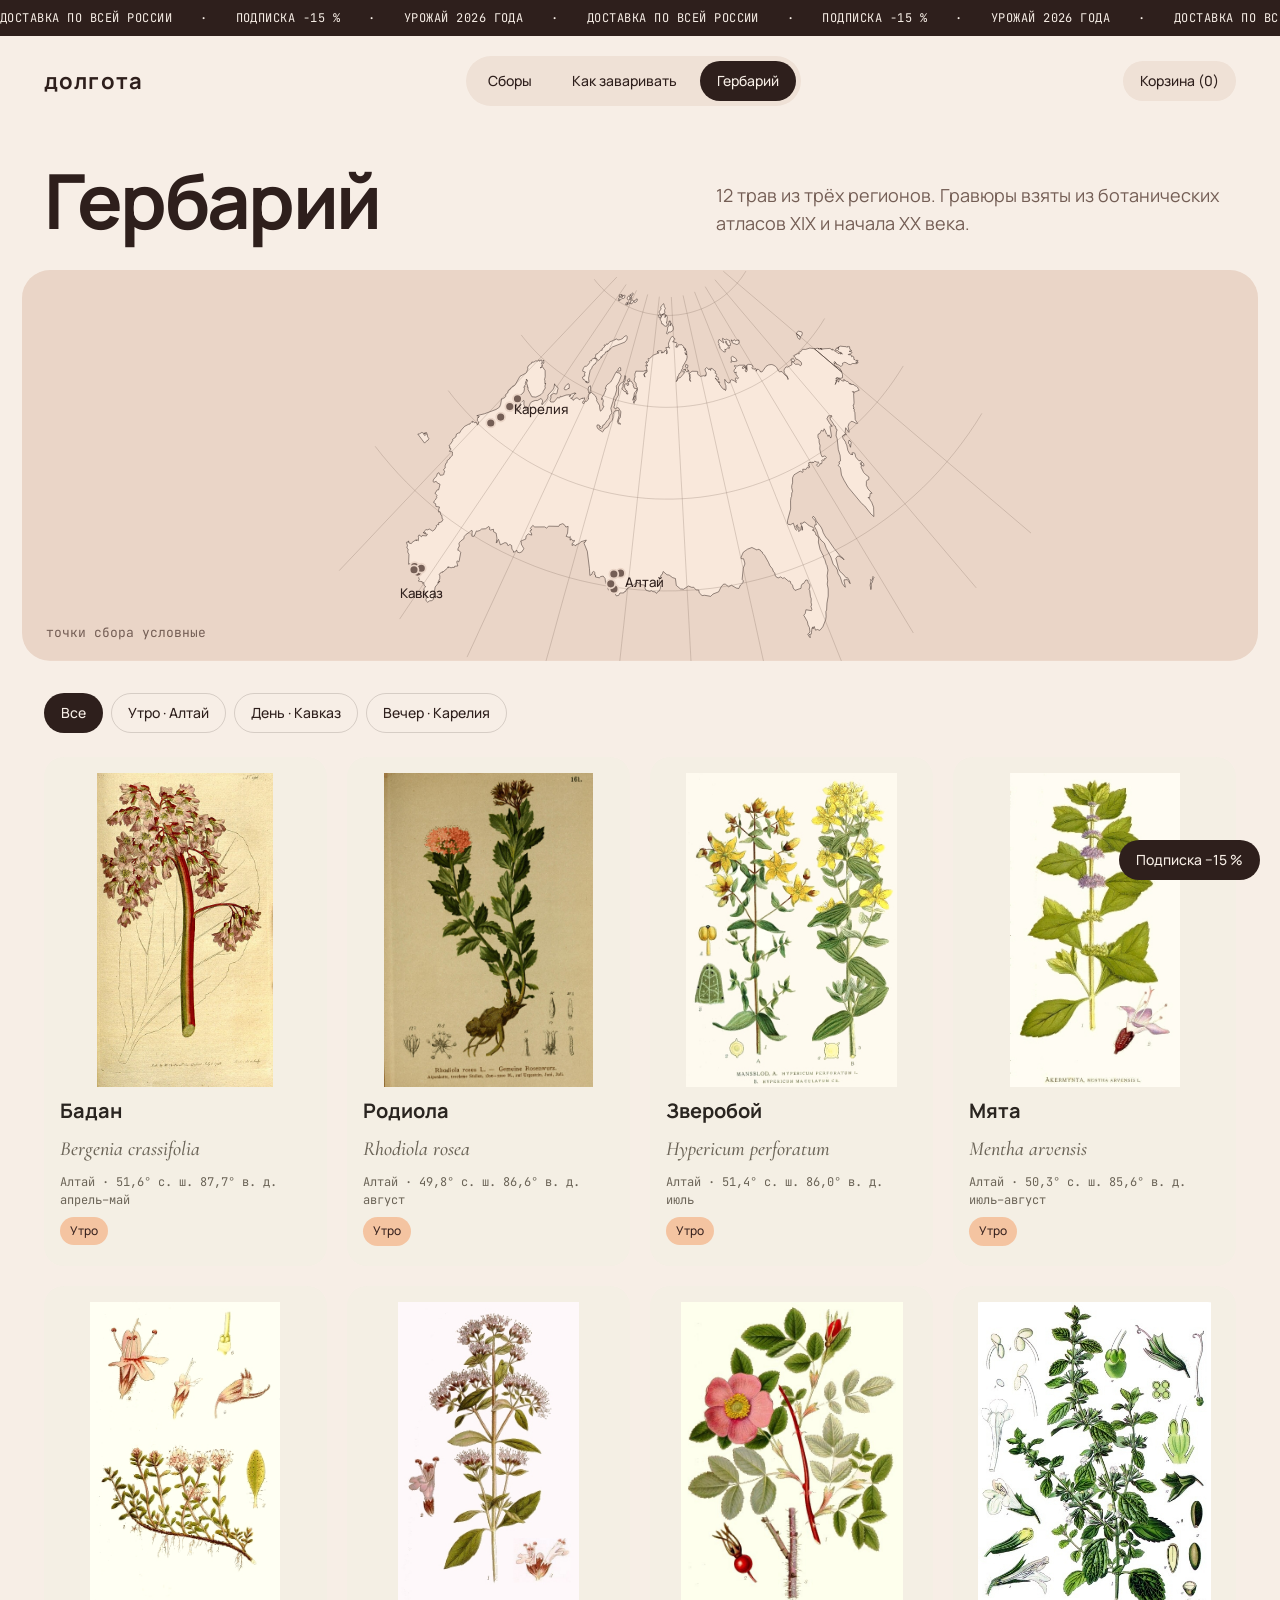
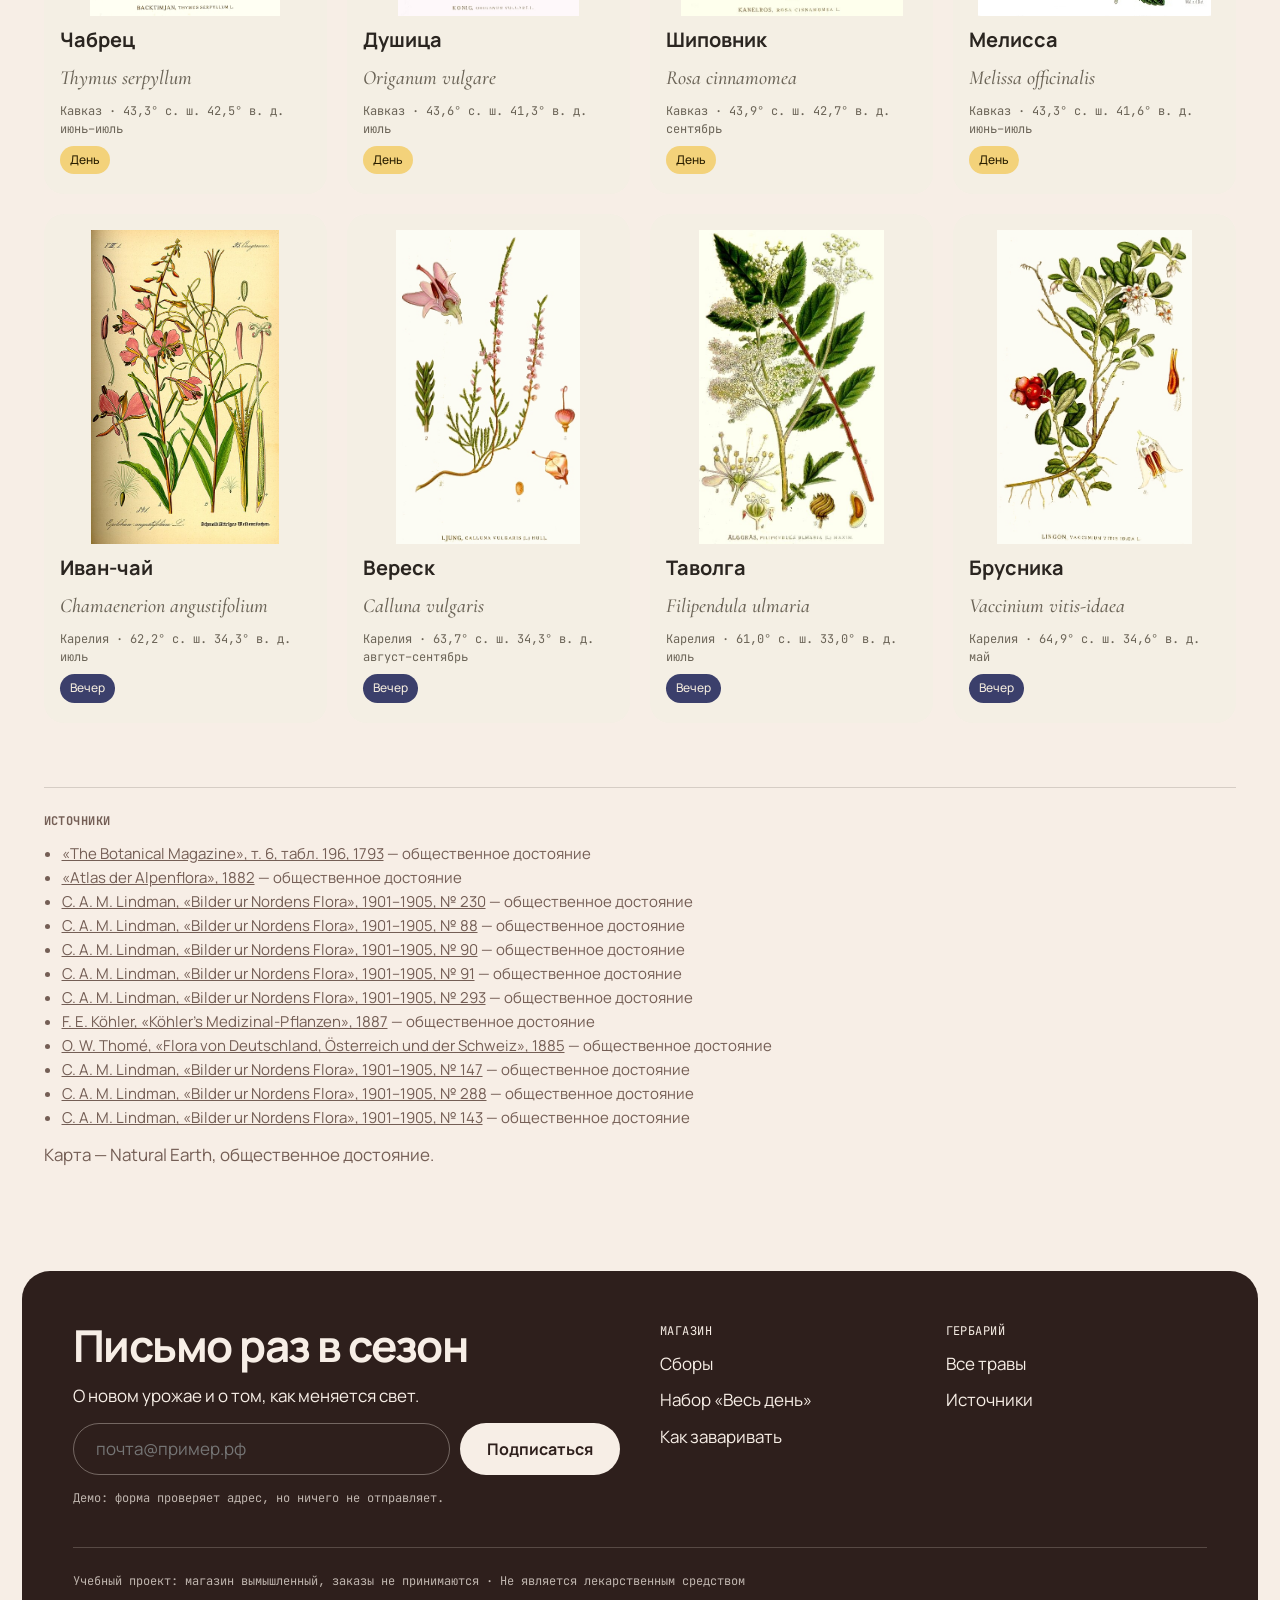
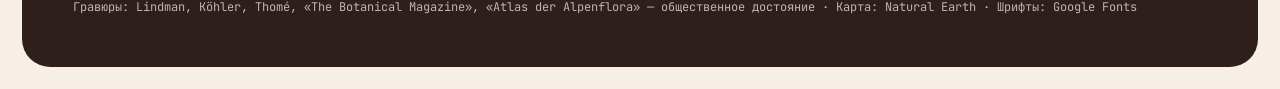
==== dolgota/herbarium.html @ f89e31ed "feat(dolgota): гербарий — 12 гравюр, фильтры, окно травы, мини-карта Закрытие окна кнопкой и по фону" ====
<!doctype html>
<html lang="ru">
<head>
  <meta charset="utf-8">
  <meta name="viewport" content="width=device-width, initial-scale=1">
  <title>Гербарий — Долгота</title>
  <meta name="description" content="Учебный проект: 12 трав из трёх регионов с гравюрами из ботанических атласов XIX и начала XX века.">
  <link rel="preconnect" href="https://fonts.googleapis.com">
  <link rel="preconnect" href="https://fonts.gstatic.com" crossorigin>
  <link rel="stylesheet" href="https://fonts.googleapis.com/css2?family=Manrope:wght@400;500;700&family=JetBrains+Mono:wght@400;500&family=Cormorant+Garamond:ital,wght@1,500&display=swap">
  <link rel="stylesheet" href="css/tokens.css">
  <link rel="stylesheet" href="css/base.css">
  <link rel="stylesheet" href="css/herbarium.css">
  <script defer src="js/clock.js"></script>
  <script defer src="js/data.js"></script>
  <script defer src="js/shop.js"></script>
  <script defer src="data/russia.js"></script>
  <script defer src="js/atlas.js"></script>
  <script defer src="js/fit.js"></script>
  <script defer src="js/site.js"></script>
  <script defer src="js/herbarium.js"></script>
</head>
<body>
  <div class="marquee" aria-hidden="true">
    <div class="marquee__track cap"><span>доставка по всей России</span><span>·</span><span>подписка −15&nbsp;%</span><span>·</span><span>урожай 2026 года</span><span>·</span><span>доставка по всей России</span><span>·</span><span>подписка −15&nbsp;%</span><span>·</span><span>урожай 2026 года</span><span>·</span></div>
    <div class="marquee__track cap"><span>доставка по всей России</span><span>·</span><span>подписка −15&nbsp;%</span><span>·</span><span>урожай 2026 года</span><span>·</span><span>доставка по всей России</span><span>·</span><span>подписка −15&nbsp;%</span><span>·</span><span>урожай 2026 года</span><span>·</span></div>
  </div>

  <header class="site-header">
    <a class="logo" href="index.html">долгота</a>
    <nav class="nav" id="nav" aria-label="Разделы">
      <a class="pill" href="index.html#sbory">Сборы</a>
      <a class="pill" href="index.html#zavarivanie">Как заваривать</a>
      <a class="pill is-current" href="herbarium.html" aria-current="page">Гербарий</a>
    </nav>
    <div class="header-actions">
      <button class="pill nav-toggle" type="button" aria-expanded="false" aria-controls="nav" data-nav-toggle>Меню</button>
      <button class="pill cart-pill" type="button" data-cart>Корзина (<span data-cart-count>0</span>)</button>
    </div>
  </header>

  <main class="page">
    <section class="intro">
      <h1 class="h1">Гербарий</h1>
      <p class="lead">12 трав из трёх регионов. Гравюры взяты из ботанических атласов XIX и начала XX века.</p>
    </section>

    <div class="mini-map">
      <svg class="atlas" data-mini-atlas role="group" aria-label="Карта мест сбора трав"></svg>
      <p class="mini-map__note mono muted">точки сбора условные</p>
    </div>

    <div class="filters" role="group" aria-label="Фильтр по сбору">
      <button class="pill pill--outline" type="button" data-filter="all" aria-pressed="true">Все</button>
      <button class="pill pill--outline" type="button" data-filter="morning" aria-pressed="false">Утро · Алтай</button>
      <button class="pill pill--outline" type="button" data-filter="day" aria-pressed="false">День · Кавказ</button>
      <button class="pill pill--outline" type="button" data-filter="evening" aria-pressed="false">Вечер · Карелия</button>
    </div>

    <div class="herb-grid" data-herb-grid></div>

    <section class="sources" id="istochniki">
      <h2 class="cap muted">Источники</h2>
      <ul data-sources></ul>
      <p class="muted">Карта — Natural Earth, общественное достояние.</p>
    </section>
  </main>

  <dialog class="herb-dialog" data-herb-dialog aria-labelledby="herb-title">
    <button class="herb-dialog__close" type="button" data-herb-close aria-label="Закрыть">×</button>
    <div data-herb-body></div>
  </dialog>

  <footer class="site-footer">
    <div class="site-footer__top">
      <form class="newsletter" data-newsletter novalidate>
        <h2 class="h2">Письмо раз в сезон</h2>
        <p>О новом урожае и о том, как меняется свет.</p>
        <div class="newsletter__row">
          <label class="visually-hidden" for="email">Почта</label>
          <input id="email" name="email" type="email" required placeholder="почта@пример.рф" autocomplete="email">
          <button class="btn" type="submit">Подписаться</button>
        </div>
        <p class="newsletter__note" data-newsletter-message aria-live="polite">Демо: форма проверяет адрес, но ничего не отправляет.</p>
      </form>
      <div class="footer-links">
        <div><span class="cap">Магазин</span><a href="index.html#sbory">Сборы</a><a href="index.html#nabor">Набор «Весь день»</a><a href="index.html#zavarivanie">Как заваривать</a></div>
        <div><span class="cap">Гербарий</span><a href="herbarium.html">Все травы</a><a href="#istochniki">Источники</a></div>
      </div>
    </div>
    <div class="footer-legal">
      <span>Учебный проект: магазин вымышленный, заказы не принимаются · Не является лекарственным средством</span>
      <span>Гравюры: Lindman, Köhler, Thomé, «The Botanical Magazine», «Atlas der Alpenflora» — общественное достояние · Карта: Natural Earth · Шрифты: Google Fonts</span>
    </div>
  </footer>

  <a class="pill sticky-pill" href="index.html#nabor">Подписка −15&nbsp;%</a>
  <div class="toast" role="status" data-toast hidden></div>
</body>
</html>
---- dolgota/css/tokens.css ----
/* Токены «Долготы». По умолчанию — дневная палитра; clock.js перезаписывает цвета по времени суток. */
:root {
  --bg: #F8F8F5;
  --ink: #121212;
  --mu: #666661;
  --card: #ECECE7;
  --hero: #D6E6F0;
  --land: #F7F5EE;
  --ac: #EDB723;
  --on: #2A1F00;
  --sun: #F5C23A;
  --paper: #F4EFE4;
  --paper-ink: #2A2520;
  --paper-mu: #6B6457;
  --line: color-mix(in srgb, var(--ink) 16%, transparent);
  --font-sans: Manrope, system-ui, sans-serif;
  --font-mono: 'JetBrains Mono', ui-monospace, Consolas, monospace;
  --font-serif: 'Cormorant Garamond', Georgia, serif;
  --radius-card: 20px;
  --radius-hero: 28px;
  --page-pad: clamp(16px, 3.4vw, 48px);
  --theme-transition: background-color 0.6s ease, color 0.6s ease, border-color 0.6s ease, fill 0.6s ease, stroke 0.6s ease;
}

@media (prefers-reduced-motion: reduce) {
  :root { --theme-transition: none; }
}
---- dolgota/css/base.css ----
/* Общие стили «Долготы»: сброс, типографика, компоненты, карта, шапка и подвал. */
*, *::before, *::after { box-sizing: border-box; }
html { -webkit-text-size-adjust: 100%; }
body { margin: 0; background: var(--bg); color: var(--ink); font: 400 17px/1.55 var(--font-sans); transition: var(--theme-transition); }
img, svg { display: block; max-width: 100%; }
a { color: inherit; }
h1, h2, h3, p { margin: 0; }
:focus-visible { outline: 2px solid var(--ac); outline-offset: 3px; }

.page { max-width: 1440px; margin: 0 auto; }
.section { padding: clamp(64px, 8vw, 120px) var(--page-pad) 0; }
.section-head { display: flex; flex-wrap: wrap; justify-content: space-between; align-items: flex-end; gap: 16px 48px; margin-bottom: 40px; }
.section-head .lead { max-width: 560px; }

.h1 { font-size: clamp(40px, 6vw, 76px); font-weight: 700; letter-spacing: -0.035em; line-height: 1; text-wrap: balance; }
.h2 { font-size: clamp(28px, 3.5vw, 44px); font-weight: 700; letter-spacing: -0.035em; line-height: 1.05; text-wrap: balance; }
.lead { font-size: 18px; line-height: 1.55; color: var(--mu); text-wrap: pretty; }
.mono { font-family: var(--font-mono); }
.cap { font-family: var(--font-mono); font-size: 12px; letter-spacing: 0.04em; text-transform: uppercase; }
.lat { font-family: var(--font-serif); font-style: italic; font-weight: 500; }
.muted { color: var(--mu); }

.pill { display: inline-flex; align-items: center; min-height: 40px; padding: 0 16px; border: 1px solid transparent; border-radius: 999px; background: none; color: inherit; font: 500 14px/1 var(--font-sans); white-space: nowrap; text-decoration: none; cursor: pointer; transition: var(--theme-transition); }
.pill--outline { border-color: var(--line); }
.pill[aria-pressed="true"], .pill.is-current { background: var(--ink); color: var(--bg); }
.btn { display: inline-flex; align-items: center; justify-content: center; min-height: 52px; padding: 0 26px; border: 1.5px solid transparent; border-radius: 999px; font: 700 16px/1 var(--font-sans); white-space: nowrap; text-decoration: none; cursor: pointer; transition: var(--theme-transition); }
.btn--accent { background: var(--ac); color: var(--on); }
.btn--ink { background: var(--ink); color: var(--bg); }
.btn--ghost { background: none; color: var(--ink); border-color: var(--ink); }

.marquee { display: flex; align-items: center; min-height: 36px; overflow: hidden; background: var(--ink); color: var(--bg); transition: var(--theme-transition); }
.marquee__track { display: flex; flex-shrink: 0; gap: 28px; padding-right: 28px; white-space: nowrap; animation: marquee 40s linear infinite; }
@keyframes marquee { to { transform: translateX(-100%); } }
.ticker { display: flex; flex-wrap: wrap; justify-content: center; gap: 8px 28px; margin-top: 48px; padding: 16px var(--page-pad); border-top: 1px solid var(--line); border-bottom: 1px solid var(--line); }

.site-header { display: flex; flex-wrap: wrap; align-items: center; justify-content: space-between; gap: 12px; padding: 20px var(--page-pad); }
.logo { font-size: 22px; font-weight: 700; letter-spacing: 0.06em; text-decoration: none; }
.nav { display: flex; gap: 6px; padding: 5px; border-radius: 999px; background: var(--card); transition: var(--theme-transition); }
.cart-pill { background: var(--card); }
.header-actions { display: flex; gap: 6px; }
.nav-toggle { display: none; background: var(--card); }
.visually-hidden { position: absolute; width: 1px; height: 1px; overflow: hidden; clip: rect(0 0 0 0); white-space: nowrap; }

.card { background: var(--card); border-radius: var(--radius-card); transition: var(--theme-transition); }
.badge { align-self: flex-start; padding: 6px 10px; border-radius: 999px; background: var(--ac); color: var(--on); font: 12px/1 var(--font-mono); letter-spacing: 0.04em; text-transform: uppercase; }
.toast { position: fixed; left: 50%; bottom: 24px; z-index: 10; max-width: calc(100vw - 32px); padding: 14px 20px; border-radius: 999px; background: var(--ink); color: var(--bg); font-size: 14px; text-align: center; transform: translateX(-50%); }
.sticky-pill { position: fixed; right: 20px; bottom: 20px; z-index: 5; background: var(--ink); color: var(--bg); }

.atlas { display: block; width: 100%; height: auto; }
.atlas * { transition: var(--theme-transition); }
.atlas-sea { fill: var(--hero); }
.atlas-land { fill: var(--land); stroke: var(--ink); stroke-opacity: 0.55; stroke-width: 1; }
.atlas-grid { fill: none; stroke: var(--mu); stroke-opacity: 0.35; stroke-width: 0.8; }
.atlas-meridian { fill: none; stroke: var(--ac); stroke-width: 2; }
.atlas-meridian-label { fill: var(--ink); font: 13px var(--font-mono); }
.atlas-sun-path { fill: none; stroke: var(--mu); stroke-width: 1.2; stroke-dasharray: 5 6; }
.atlas-region { fill: var(--mu); stroke: var(--hero); stroke-width: 2; }
.atlas-region.is-active { fill: var(--ac); }
.atlas-region-label { fill: var(--ink); font: 500 15px var(--font-sans); }
.atlas-herb { fill: var(--mu); stroke: var(--hero); stroke-width: 2; cursor: pointer; }
.atlas-herb.is-active { fill: var(--ac); r: 7px; }
.atlas-sun { cursor: grab; touch-action: none; outline: none; }
.atlas-sun:active { cursor: grabbing; }
.atlas-sun:focus-visible .atlas-sun-halo { stroke-opacity: 1; stroke-width: 4; }
.atlas-sun-halo { fill: none; stroke: var(--sun); stroke-opacity: 0.45; stroke-width: 2; }
.atlas-sun-disc { fill: var(--sun); }

.site-footer { margin: clamp(64px, 8vw, 120px) clamp(12px, 1.7vw, 24px) clamp(12px, 1.7vw, 24px); padding: clamp(28px, 4vw, 56px); border-radius: var(--radius-hero); background: var(--ink); color: var(--bg); display: flex; flex-direction: column; gap: 40px; transition: var(--theme-transition); }
.site-footer__top { display: grid; grid-template-columns: repeat(auto-fit, minmax(min(100%, 320px), 1fr)); gap: 40px; }
.newsletter { display: flex; flex-direction: column; gap: 14px; }
.newsletter__row { display: flex; flex-wrap: wrap; gap: 10px; }
.newsletter input { flex: 1 1 220px; min-height: 52px; padding: 0 22px; border: 1px solid color-mix(in srgb, var(--bg) 35%, transparent); border-radius: 999px; background: none; color: var(--bg); font: inherit; }
.newsletter .btn { background: var(--bg); color: var(--ink); }
.newsletter__note { font: 12px/1.5 var(--font-mono); color: color-mix(in srgb, var(--bg) 72%, transparent); }
.footer-links { display: grid; grid-template-columns: repeat(2, minmax(0, 1fr)); gap: 24px; }
.footer-links div { display: flex; flex-direction: column; gap: 10px; }
.footer-links a { text-decoration: none; }
.footer-legal { display: flex; flex-direction: column; gap: 8px; padding-top: 24px; border-top: 1px solid color-mix(in srgb, var(--bg) 20%, transparent); font: 12px/1.5 var(--font-mono); color: color-mix(in srgb, var(--bg) 72%, transparent); }

@media (prefers-reduced-motion: reduce) {
  .marquee__track { animation: none; }
}

@media (max-width: 640px) {
  .nav-toggle { display: inline-flex; }
  .nav { display: none; order: 3; flex-basis: 100%; flex-direction: column; border-radius: 20px; }
  .nav.is-open { display: flex; }
}
---- dolgota/css/herbarium.css ----
/* Гербарий «Долготы»: мини-карта, фильтры, листы гербария, окно травы, источники. */
.intro { display: flex; flex-wrap: wrap; justify-content: space-between; align-items: flex-end; gap: 16px 48px; padding: 36px var(--page-pad) 0; }
.intro .lead { max-width: 520px; }
.mini-map { position: relative; margin: 32px clamp(12px, 1.7vw, 24px) 0; overflow: hidden; border-radius: var(--radius-hero); }
.mini-map__note { position: absolute; left: 24px; bottom: 18px; font-size: 13px; }
.filters { display: flex; flex-wrap: wrap; gap: 8px; padding: 32px var(--page-pad) 0; }

.herb-grid { display: grid; grid-template-columns: repeat(4, minmax(0, 1fr)); gap: 20px; padding: 24px var(--page-pad) 0; }
.sheet { display: flex; flex-direction: column; align-items: flex-start; gap: 8px; min-width: 0; padding: 16px 16px 20px; border: 0; border-radius: var(--radius-card); background: var(--paper); color: var(--paper-ink); font: inherit; text-align: left; cursor: pointer; }
.sheet[hidden] { display: none; }
.sheet:hover, .sheet:focus-visible { outline: 2px solid var(--ac); outline-offset: -2px; }
.sheet img { width: 100%; height: auto; aspect-ratio: 4 / 5; object-fit: contain; border-radius: 12px; }
.sheet__name { font-size: 20px; font-weight: 700; }
.sheet__lat { font-size: 20px; color: var(--paper-mu); overflow-wrap: anywhere; }
.sheet__meta { font-size: 12px; line-height: 1.5; color: var(--paper-mu); }
.tag { padding: 5px 10px; border-radius: 999px; font-size: 12px; font-weight: 500; }
.tag--morning { background: #F4C4A1; color: #3A2420; }
.tag--day { background: #F3D27A; color: #2A1F00; }
.tag--evening { background: #3B3F6B; color: #F1E9DC; }

.sources { margin: 64px var(--page-pad) 0; padding-top: 24px; border-top: 1px solid var(--line); }
.sources ul { margin: 12px 0; padding-left: 18px; font-size: 15px; line-height: 1.6; color: var(--mu); }

.herb-dialog { width: min(1080px, calc(100vw - 32px)); max-height: calc(100vh - 32px); padding: clamp(20px, 3vw, 40px); border: 0; border-radius: var(--radius-hero); background: var(--paper); color: var(--paper-ink); }
.herb-dialog::backdrop { background: rgba(18, 18, 18, 0.55); }
.herb-dialog__close { position: absolute; top: 16px; right: 16px; width: 44px; height: 44px; border: 0; border-radius: 999px; background: color-mix(in srgb, var(--paper-ink) 10%, transparent); color: var(--paper-ink); font-size: 22px; cursor: pointer; }
.herb-dialog__grid { display: grid; grid-template-columns: minmax(0, 400px) minmax(0, 1fr); gap: clamp(20px, 3vw, 44px); }
.herb-dialog__grid img { width: 100%; height: auto; border-radius: 18px; }
.herb-dialog__body { display: flex; flex-direction: column; gap: 18px; min-width: 0; }
.herb-dialog h2 { padding-right: 52px; font-size: clamp(34px, 4vw, 48px); font-weight: 700; letter-spacing: -0.035em; line-height: 1; }
.herb-dialog .lat { font-size: 26px; color: var(--paper-mu); }
.herb-dialog .mono { font-size: 14px; color: var(--paper-mu); }
.months { display: grid; grid-template-columns: repeat(12, minmax(0, 1fr)); gap: 4px; }
.month { display: flex; align-items: center; justify-content: center; height: 34px; border-radius: 8px; background: color-mix(in srgb, var(--paper-ink) 10%, transparent); color: var(--paper-ink); font: 12px var(--font-mono); }
.month.is-on { background: #EDB723; color: #2A1F00; font-weight: 500; }
.herb-dialog__map { overflow: hidden; border-radius: 16px; }
.herb-dialog__link { font-weight: 700; }
.herb-dialog__source { font: 12px/1.5 var(--font-mono); color: var(--paper-mu); }

@media (max-width: 1023px) {
  .herb-grid { grid-template-columns: repeat(2, minmax(0, 1fr)); }
}
@media (max-width: 800px) {
  .herb-dialog__grid { grid-template-columns: minmax(0, 1fr); }
}
@media (max-width: 599px) {
  .herb-grid { grid-template-columns: minmax(0, 1fr); }
  .mini-map__note { position: static; padding: 8px 12px 12px; }
}
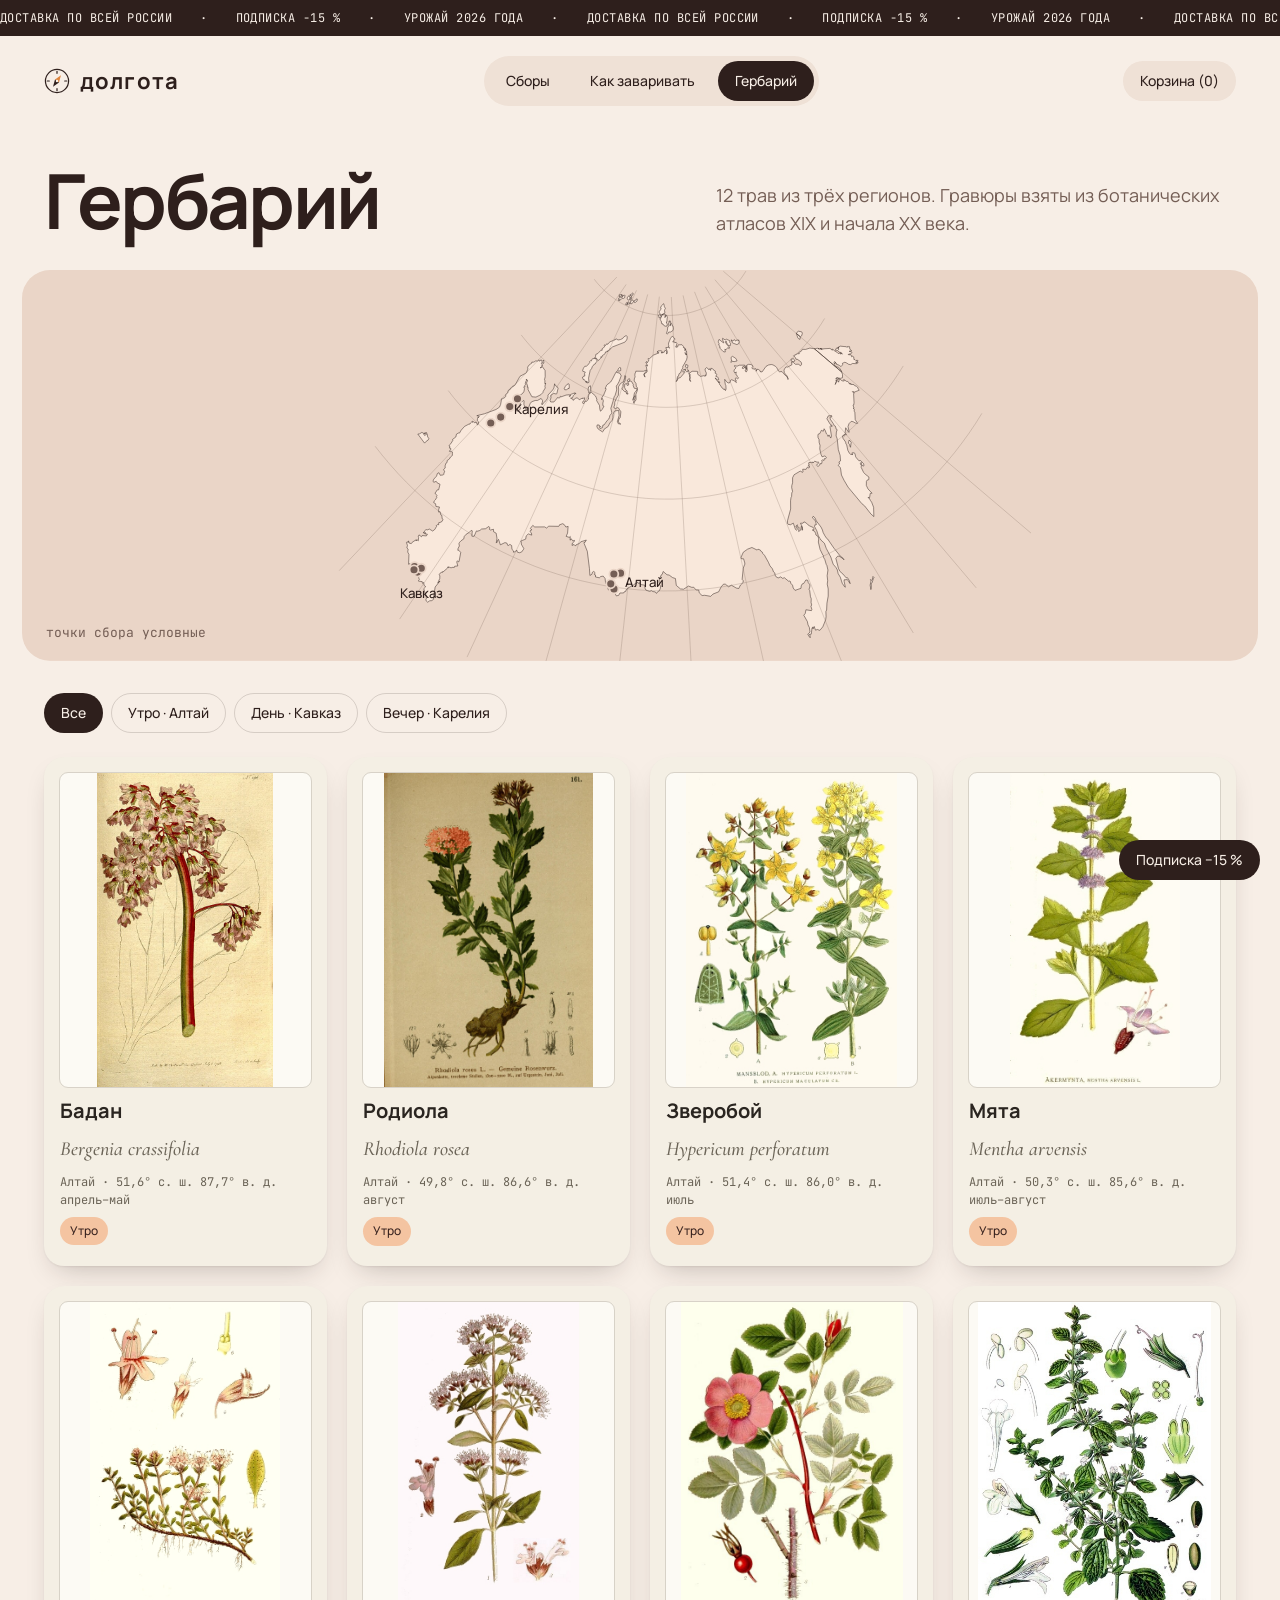
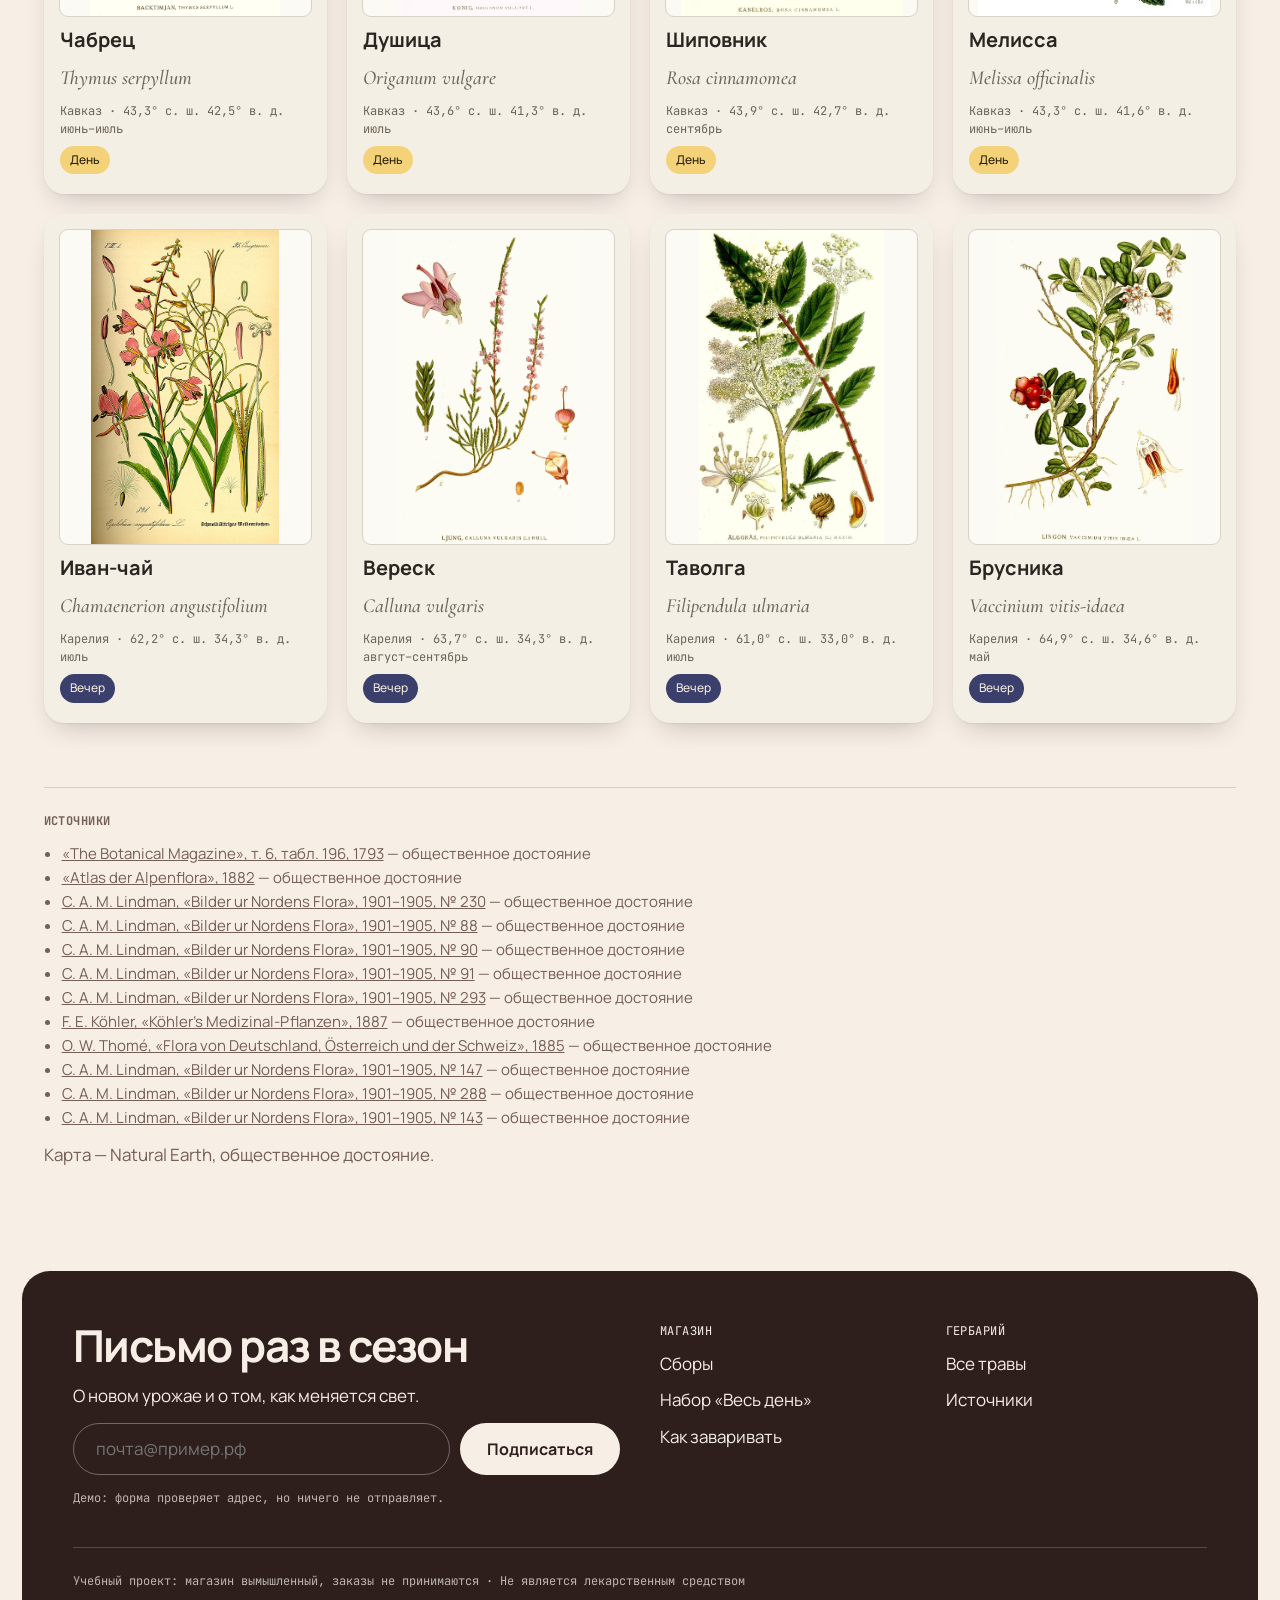
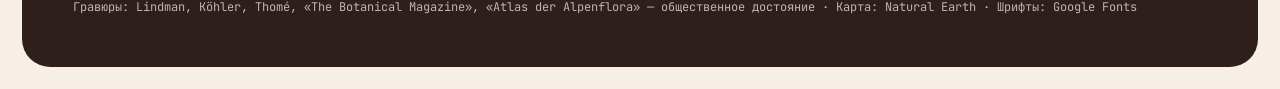
==== commit 12f4a3ee: "feat(dolgota): лучи у солнца на карте и логотип-компас - Солнце нарисовано с 12 лучами: длинные чере" ====
--- a/dolgota/herbarium.html
+++ b/dolgota/herbarium.html
@@ -27,7 +27,16 @@
   </div>
 
   <header class="site-header">
-    <a class="logo" href="index.html">долгота</a>
+    <a class="logo" href="index.html">
+      <svg class="logo__mark" viewBox="0 0 32 32" aria-hidden="true" focusable="false">
+        <circle class="logo__ring" cx="16" cy="16" r="14.25"/>
+        <path class="logo__ticks" d="M16 4v2.5M16 25.5V28M4 16h2.5M25.5 16H28"/>
+        <g transform="rotate(35 16 16)">
+          <path class="logo__north" d="M16 7.5 19 16h-6z"/>
+          <path class="logo__south" d="M16 24.5 13 16h6z"/>
+        </g>
+        <circle class="logo__pin" cx="16" cy="16" r="1.5"/>
+      </svg>долгота</a>
     <nav class="nav" id="nav" aria-label="Разделы">
       <a class="pill" href="index.html#sbory">Сборы</a>
       <a class="pill" href="index.html#zavarivanie">Как заваривать</a>
--- a/dolgota/css/tokens.css
+++ b/dolgota/css/tokens.css
@@ -12,6 +12,10 @@
   --paper: #F4EFE4;
   --paper-ink: #2A2520;
   --paper-mu: #6B6457;
+  --mat: #FCFAF4;
+  --mat-line: rgba(42, 37, 32, 0.14);
+  --shadow-soft: 0 1px 2px rgba(40, 24, 20, 0.06), 0 12px 28px -12px rgba(40, 24, 20, 0.28);
+  --shadow-lift: 0 2px 4px rgba(40, 24, 20, 0.08), 0 20px 36px -14px rgba(40, 24, 20, 0.34);
   --line: color-mix(in srgb, var(--ink) 16%, transparent);
   --font-sans: Manrope, system-ui, sans-serif;
   --font-mono: 'JetBrains Mono', ui-monospace, Consolas, monospace;
@@ -19,7 +23,13 @@
   --radius-card: 20px;
   --radius-hero: 28px;
   --page-pad: clamp(16px, 3.4vw, 48px);
-  --theme-transition: background-color 0.6s ease, color 0.6s ease, border-color 0.6s ease, fill 0.6s ease, stroke 0.6s ease;
+  --theme-transition: background-color 0.6s ease, color 0.6s ease, border-color 0.6s ease, fill 0.6s ease, stroke 0.6s ease, box-shadow 0.6s ease;
+}
+
+/* В тёмной теме тени глубже, иначе на тёмном фоне их не видно. */
+html[data-theme="dark"] {
+  --shadow-soft: 0 1px 2px rgba(0, 0, 0, 0.35), 0 14px 32px -12px rgba(0, 0, 0, 0.65);
+  --shadow-lift: 0 2px 4px rgba(0, 0, 0, 0.4), 0 22px 40px -14px rgba(0, 0, 0, 0.75);
 }
 
 @media (prefers-reduced-motion: reduce) {
--- a/dolgota/css/base.css
+++ b/dolgota/css/base.css
@@ -34,14 +34,23 @@
 .ticker { display: flex; flex-wrap: wrap; justify-content: center; gap: 8px 28px; margin-top: 48px; padding: 16px var(--page-pad); border-top: 1px solid var(--line); border-bottom: 1px solid var(--line); }
 
 .site-header { display: flex; flex-wrap: wrap; align-items: center; justify-content: space-between; gap: 12px; padding: 20px var(--page-pad); }
-.logo { font-size: 22px; font-weight: 700; letter-spacing: 0.06em; text-decoration: none; }
+.logo { display: inline-flex; align-items: center; gap: 10px; font-size: 22px; font-weight: 700; letter-spacing: 0.06em; text-decoration: none; }
+/* Логотип-компас: кольцо и стрелка цвета текста, северная половина стрелки — акцент времени суток. */
+.logo__mark { flex: none; width: 26px; height: 26px; }
+.logo__ring, .logo__ticks { fill: none; stroke: currentColor; stroke-width: 1.5; stroke-linecap: round; }
+.logo__north { fill: var(--ac); transition: var(--theme-transition); }
+.logo__south { fill: currentColor; }
+.logo__pin { fill: var(--bg); transition: var(--theme-transition); }
 .nav { display: flex; gap: 6px; padding: 5px; border-radius: 999px; background: var(--card); transition: var(--theme-transition); }
 .cart-pill { background: var(--card); }
 .header-actions { display: flex; gap: 6px; }
 .nav-toggle { display: none; background: var(--card); }
+[hidden] { display: none !important; }
 .visually-hidden { position: absolute; width: 1px; height: 1px; overflow: hidden; clip: rect(0 0 0 0); white-space: nowrap; }
 
-.card { background: var(--card); border-radius: var(--radius-card); transition: var(--theme-transition); }
+.card { background: var(--card); border-radius: var(--radius-card); box-shadow: var(--shadow-soft); transition: var(--theme-transition); }
+.mat { padding: 12px; border-radius: 16px; background: var(--mat); box-shadow: var(--shadow-soft); transition: var(--theme-transition); }
+.mat img { display: block; width: 100%; height: auto; border-radius: 6px; outline: 1px solid var(--mat-line); }
 .badge { align-self: flex-start; padding: 6px 10px; border-radius: 999px; background: var(--ac); color: var(--on); font: 12px/1 var(--font-mono); letter-spacing: 0.04em; text-transform: uppercase; }
 .toast { position: fixed; left: 50%; bottom: 24px; z-index: 10; max-width: calc(100vw - 32px); padding: 14px 20px; border-radius: 999px; background: var(--ink); color: var(--bg); font-size: 14px; text-align: center; transform: translateX(-50%); }
 .sticky-pill { position: fixed; right: 20px; bottom: 20px; z-index: 5; background: var(--ink); color: var(--bg); }
@@ -61,9 +70,17 @@
 .atlas-herb.is-active { fill: var(--ac); r: 7px; }
 .atlas-sun { cursor: grab; touch-action: none; outline: none; }
 .atlas-sun:active { cursor: grabbing; }
-.atlas-sun:focus-visible .atlas-sun-halo { stroke-opacity: 1; stroke-width: 4; }
-.atlas-sun-halo { fill: none; stroke: var(--sun); stroke-opacity: 0.45; stroke-width: 2; }
+/* Невидимый круг побольше — за него удобно хватать пальцем; при фокусе с клавиатуры он становится рамкой. */
+.atlas-sun-halo { fill: none; stroke: var(--sun); stroke-opacity: 0; stroke-width: 2; pointer-events: all; }
+.atlas-sun:focus-visible .atlas-sun-halo { stroke-opacity: 1; }
 .atlas-sun-disc { fill: var(--sun); }
+/* Лучи подмешивают цвет текста, чтобы не теряться ни на светлой суше днём, ни на тёмной ночью.
+   Пока солнце не трогали, лучи «дышат»; при наведении и перетаскивании вытягиваются. */
+.atlas-sun-rays { stroke: color-mix(in srgb, var(--sun) 65%, var(--ink)); stroke-width: 2.5; stroke-linecap: round; transform-box: fill-box; transform-origin: center; transition: transform 0.25s ease, stroke 0.6s ease; animation: sun-call 2.4s ease-in-out infinite; }
+.atlas-sun:hover .atlas-sun-rays, .atlas-sun.is-dragging .atlas-sun-rays { transform: scale(1.18); animation: none; }
+.atlas-sun.is-used .atlas-sun-rays { animation: none; }
+@keyframes sun-call { 50% { transform: scale(1.12); } }
+.atlas-sun.is-night { opacity: 0.5; }
 
 .site-footer { margin: clamp(64px, 8vw, 120px) clamp(12px, 1.7vw, 24px) clamp(12px, 1.7vw, 24px); padding: clamp(28px, 4vw, 56px); border-radius: var(--radius-hero); background: var(--ink); color: var(--bg); display: flex; flex-direction: column; gap: 40px; transition: var(--theme-transition); }
 .site-footer__top { display: grid; grid-template-columns: repeat(auto-fit, minmax(min(100%, 320px), 1fr)); gap: 40px; }
@@ -77,8 +94,21 @@
 .footer-links a { text-decoration: none; }
 .footer-legal { display: flex; flex-direction: column; gap: 8px; padding-top: 24px; border-top: 1px solid color-mix(in srgb, var(--bg) 20%, transparent); font: 12px/1.5 var(--font-mono); color: color-mix(in srgb, var(--bg) 72%, transparent); }
 
+/* Появление при прокрутке: классы ставит и снимает site.js. html — чтобы перебить transition компонентов. */
+html .reveal { opacity: 0; transform: translateY(20px); transition: opacity 0.6s cubic-bezier(0.2, 0.7, 0.2, 1), transform 0.6s cubic-bezier(0.2, 0.7, 0.2, 1); }
+html .reveal.is-visible { opacity: 1; transform: none; }
+
 @media (prefers-reduced-motion: reduce) {
+  .atlas-sun-rays { animation: none; transition: none; }
   .marquee__track { animation: none; }
+  html .reveal { opacity: 1; transform: none; transition: none; }
+}
+
+/* Компас прибавил шапке ширины: до 760 px логотип и «таблетки» компактнее, чтобы шапка оставалась в одну строку. */
+@media (max-width: 760px) {
+  .logo { gap: 8px; font-size: 20px; }
+  .logo__mark { width: 22px; height: 22px; }
+  .site-header .pill { padding: 0 12px; }
 }
 
 @media (max-width: 640px) {
--- a/dolgota/css/herbarium.css
+++ b/dolgota/css/herbarium.css
@@ -6,10 +6,11 @@
 .filters { display: flex; flex-wrap: wrap; gap: 8px; padding: 32px var(--page-pad) 0; }
 
 .herb-grid { display: grid; grid-template-columns: repeat(4, minmax(0, 1fr)); gap: 20px; padding: 24px var(--page-pad) 0; }
-.sheet { display: flex; flex-direction: column; align-items: flex-start; gap: 8px; min-width: 0; padding: 16px 16px 20px; border: 0; border-radius: var(--radius-card); background: var(--paper); color: var(--paper-ink); font: inherit; text-align: left; cursor: pointer; }
+.sheet { display: flex; flex-direction: column; align-items: flex-start; gap: 8px; min-width: 0; padding: 16px 16px 20px; border: 0; border-radius: var(--radius-card); background: var(--paper); color: var(--paper-ink); font: inherit; text-align: left; cursor: pointer; box-shadow: var(--shadow-soft); transition: transform 0.3s ease, box-shadow 0.3s ease; }
 .sheet[hidden] { display: none; }
 .sheet:hover, .sheet:focus-visible { outline: 2px solid var(--ac); outline-offset: -2px; }
-.sheet img { width: 100%; height: auto; aspect-ratio: 4 / 5; object-fit: contain; border-radius: 12px; }
+.sheet:hover { transform: translateY(-3px); box-shadow: var(--shadow-lift); }
+.sheet img { width: 100%; height: auto; aspect-ratio: 4 / 5; object-fit: contain; border-radius: 8px; background: var(--mat); outline: 1px solid var(--mat-line); }
 .sheet__name { font-size: 20px; font-weight: 700; }
 .sheet__lat { font-size: 20px; color: var(--paper-mu); overflow-wrap: anywhere; }
 .sheet__meta { font-size: 12px; line-height: 1.5; color: var(--paper-mu); }
@@ -25,7 +26,7 @@
 .herb-dialog::backdrop { background: rgba(18, 18, 18, 0.55); }
 .herb-dialog__close { position: absolute; top: 16px; right: 16px; width: 44px; height: 44px; border: 0; border-radius: 999px; background: color-mix(in srgb, var(--paper-ink) 10%, transparent); color: var(--paper-ink); font-size: 22px; cursor: pointer; }
 .herb-dialog__grid { display: grid; grid-template-columns: minmax(0, 400px) minmax(0, 1fr); gap: clamp(20px, 3vw, 44px); }
-.herb-dialog__grid img { width: 100%; height: auto; border-radius: 18px; }
+.herb-dialog__grid .mat { align-self: start; }
 .herb-dialog__body { display: flex; flex-direction: column; gap: 18px; min-width: 0; }
 .herb-dialog h2 { padding-right: 52px; font-size: clamp(34px, 4vw, 48px); font-weight: 700; letter-spacing: -0.035em; line-height: 1; }
 .herb-dialog .lat { font-size: 26px; color: var(--paper-mu); }
@@ -47,3 +48,7 @@
   .herb-grid { grid-template-columns: minmax(0, 1fr); }
   .mini-map__note { position: static; padding: 8px 12px 12px; }
 }
+@media (prefers-reduced-motion: reduce) {
+  .sheet { transition: none; }
+  .sheet:hover { transform: none; }
+}
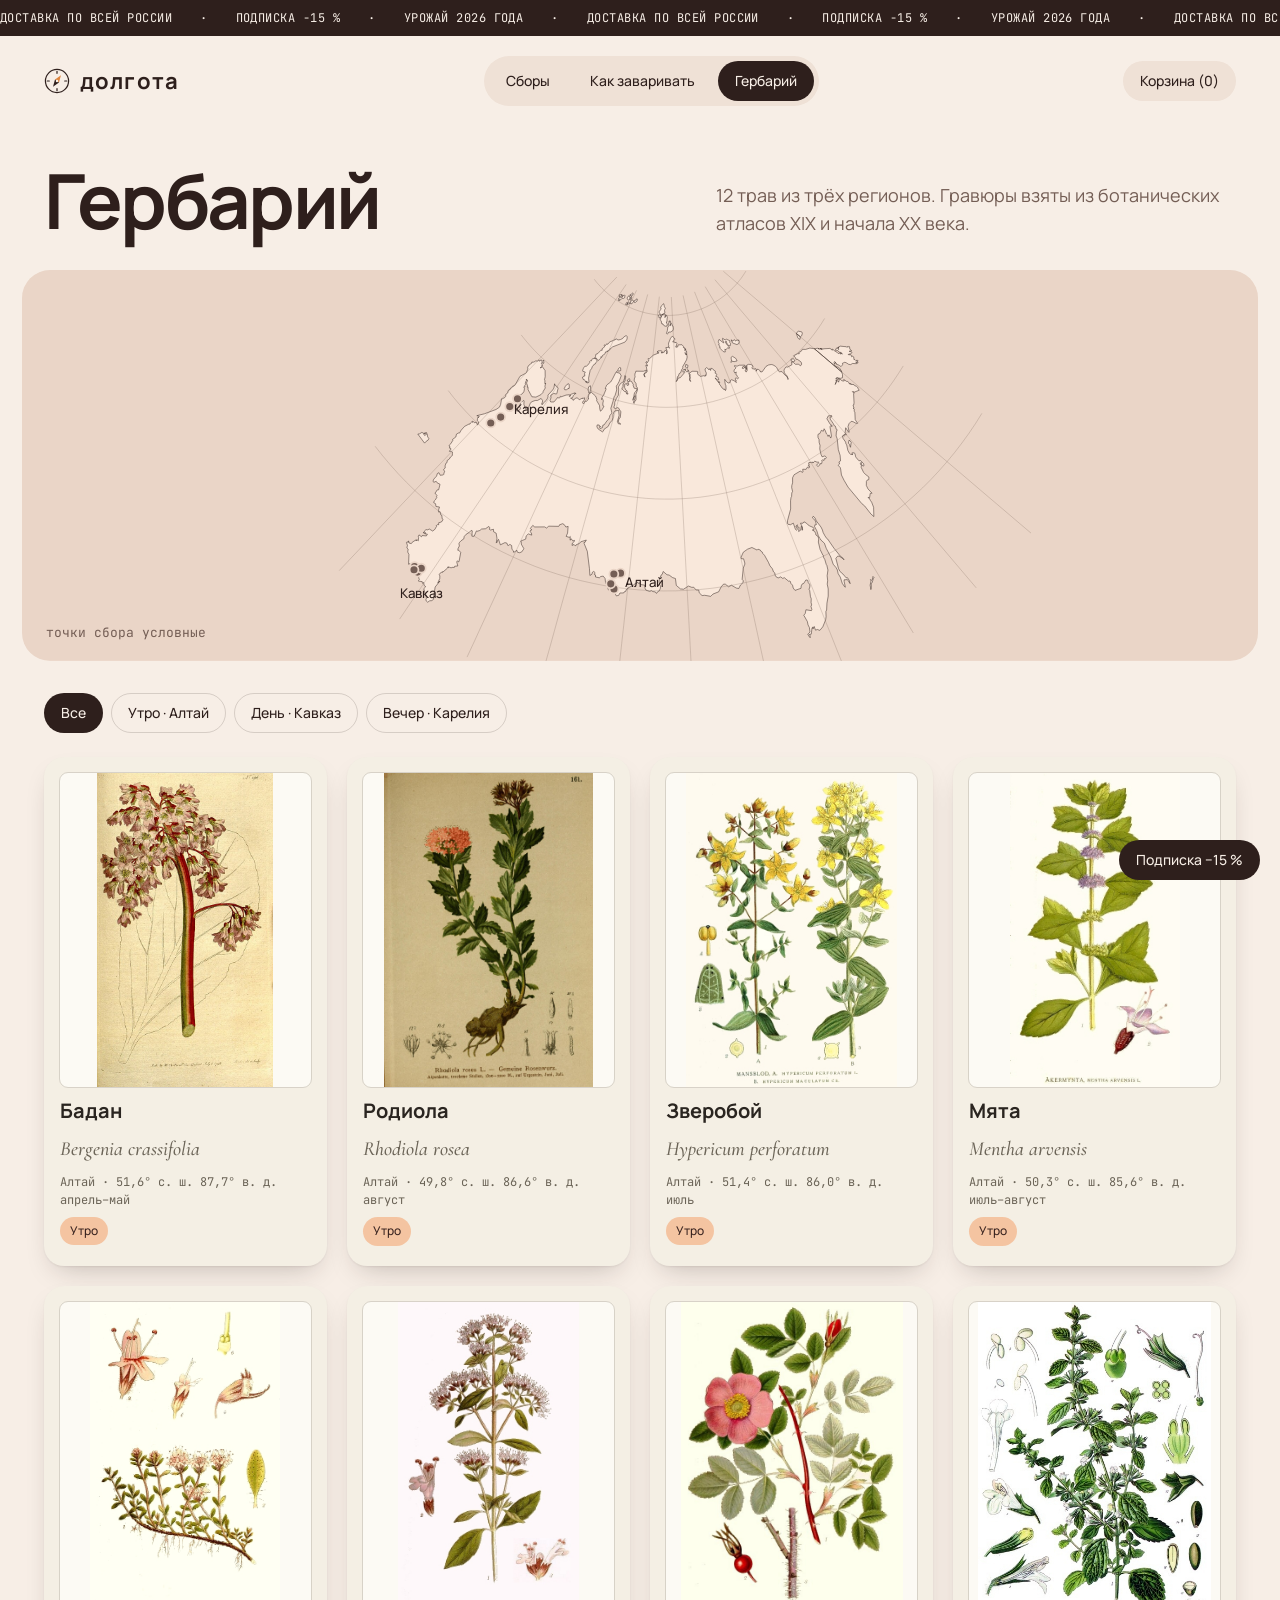
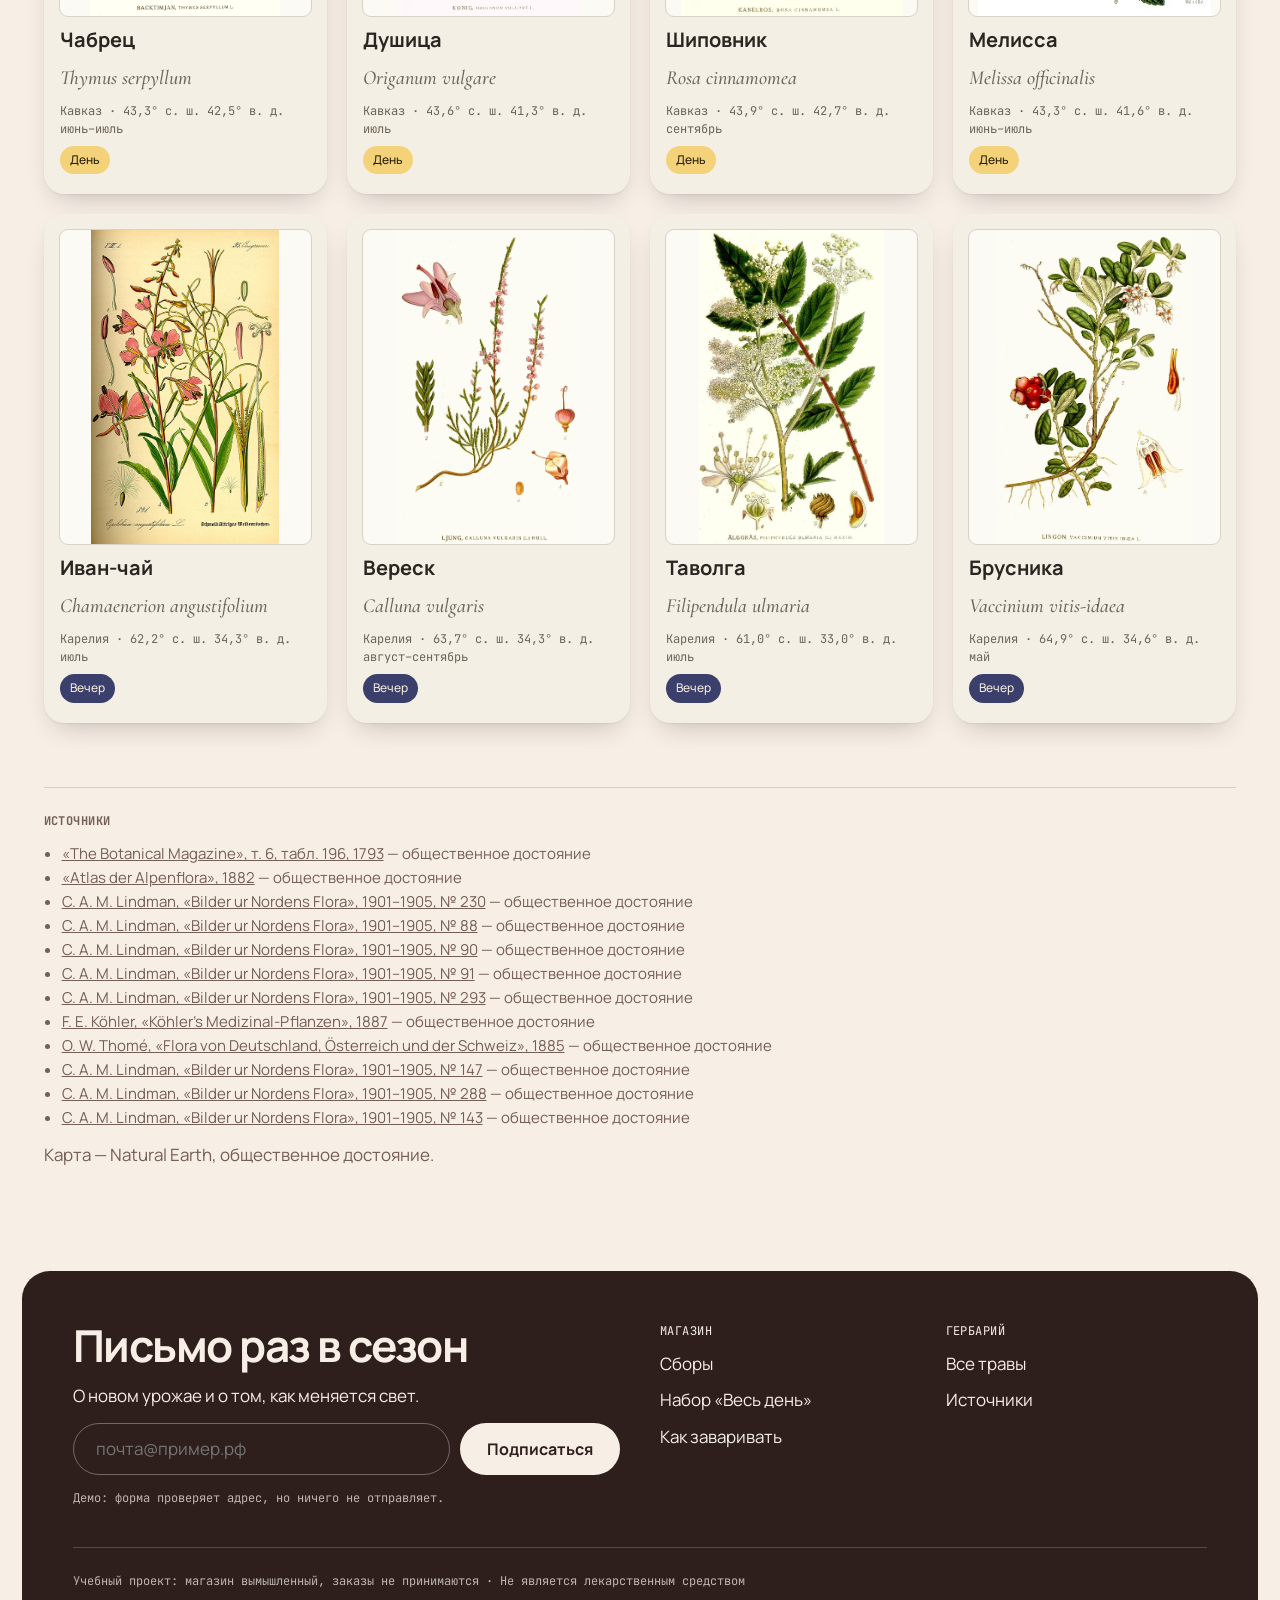
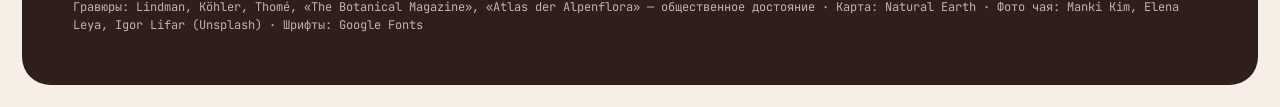
==== commit 7c7a22a0: "feat(dolgota): фото чая в карточках сборов — банка слева, фото справа - В каждой карточке каталога б" ====
--- a/dolgota/herbarium.html
+++ b/dolgota/herbarium.html
@@ -99,7 +99,7 @@
     </div>
     <div class="footer-legal">
       <span>Учебный проект: магазин вымышленный, заказы не принимаются · Не является лекарственным средством</span>
-      <span>Гравюры: Lindman, Köhler, Thomé, «The Botanical Magazine», «Atlas der Alpenflora» — общественное достояние · Карта: Natural Earth · Шрифты: Google Fonts</span>
+      <span>Гравюры: Lindman, Köhler, Thomé, «The Botanical Magazine», «Atlas der Alpenflora» — общественное достояние · Карта: Natural Earth · Фото чая: Manki Kim, Elena Leya, Igor Lifar (Unsplash) · Шрифты: Google Fonts</span>
     </div>
   </footer>
 
